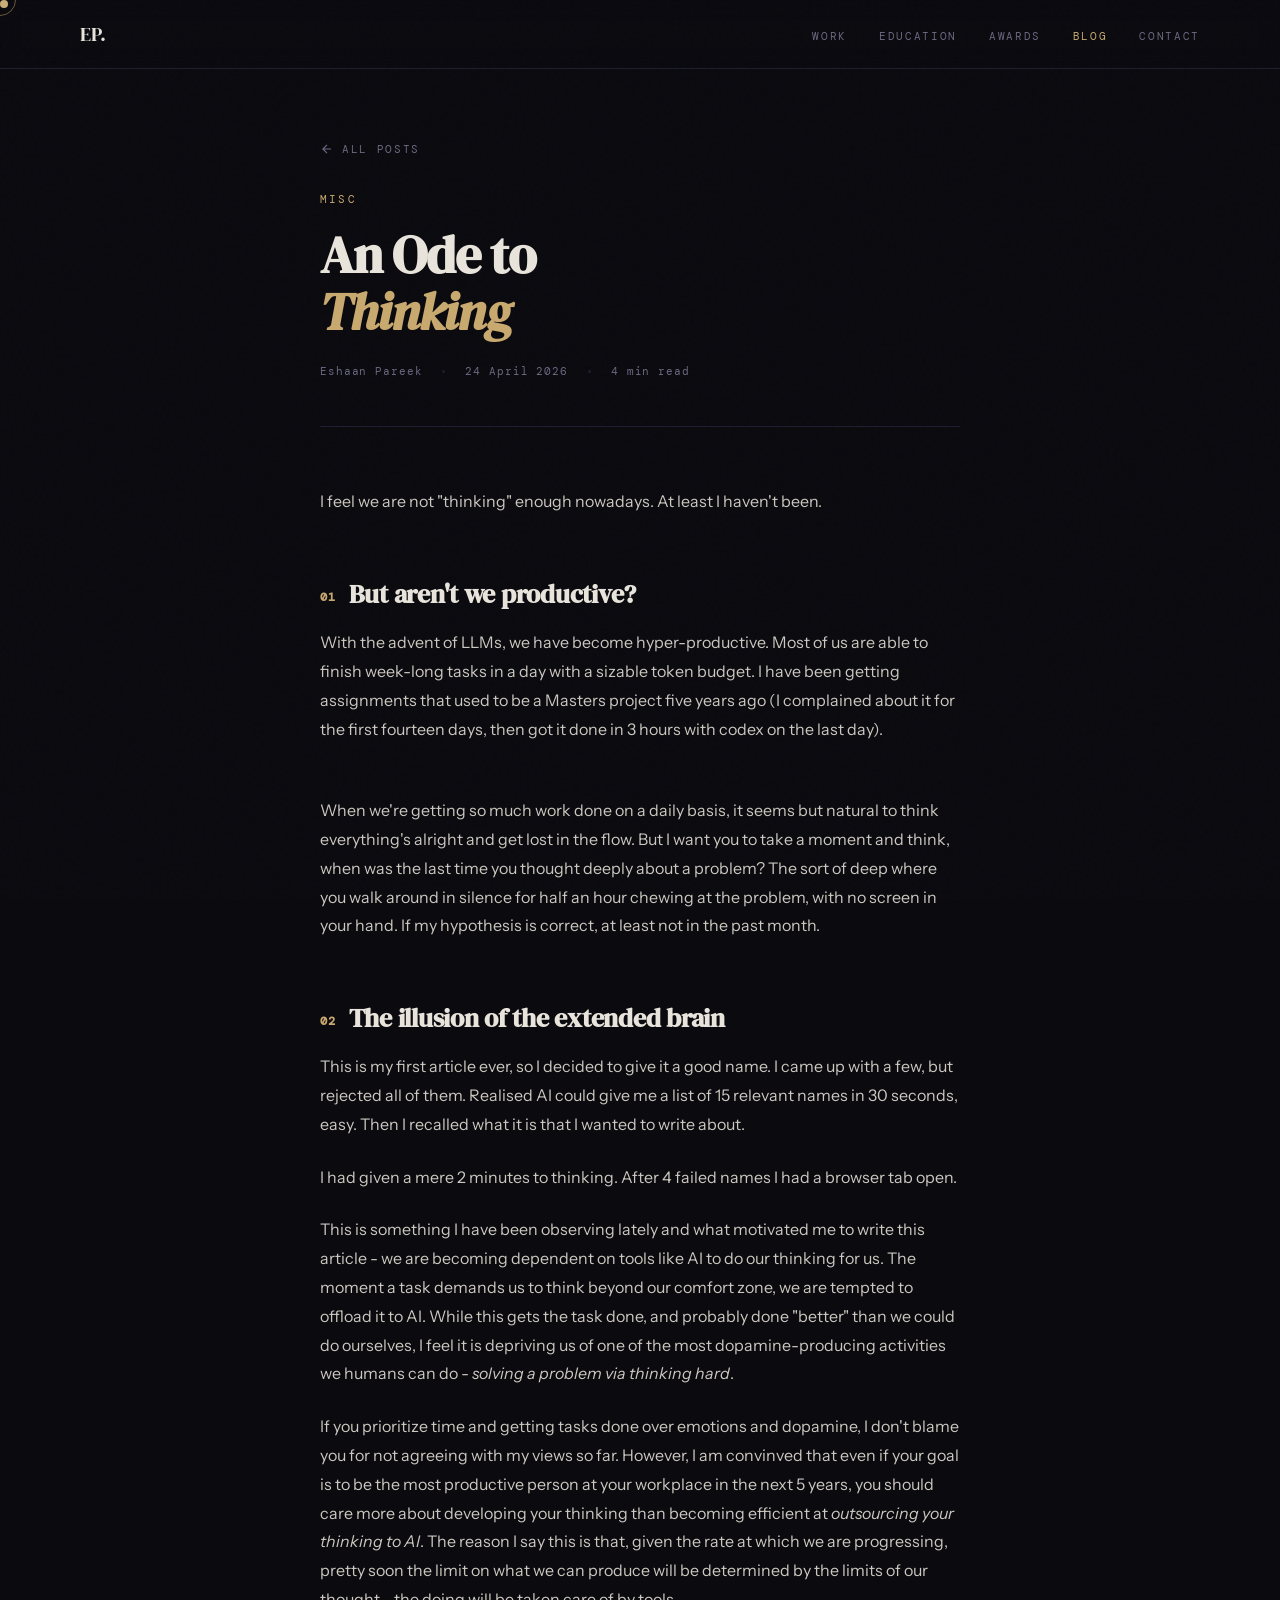
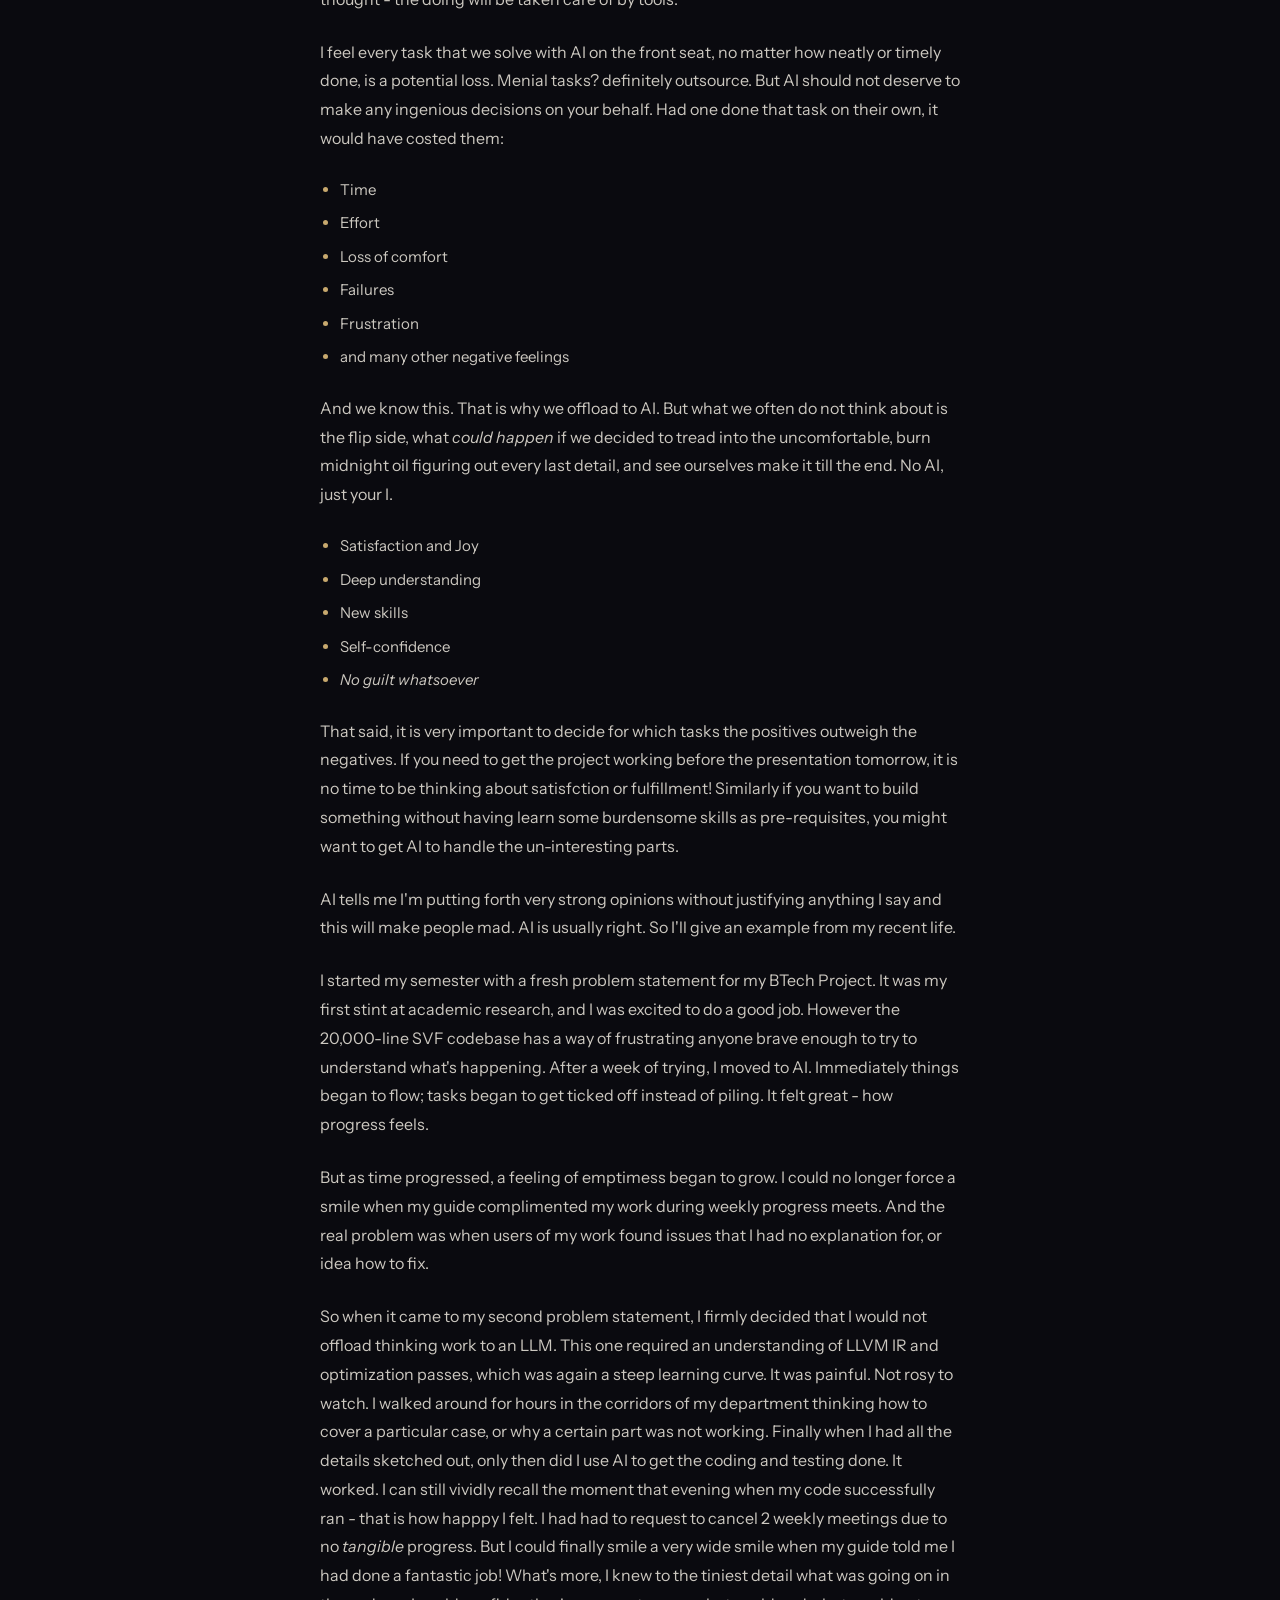
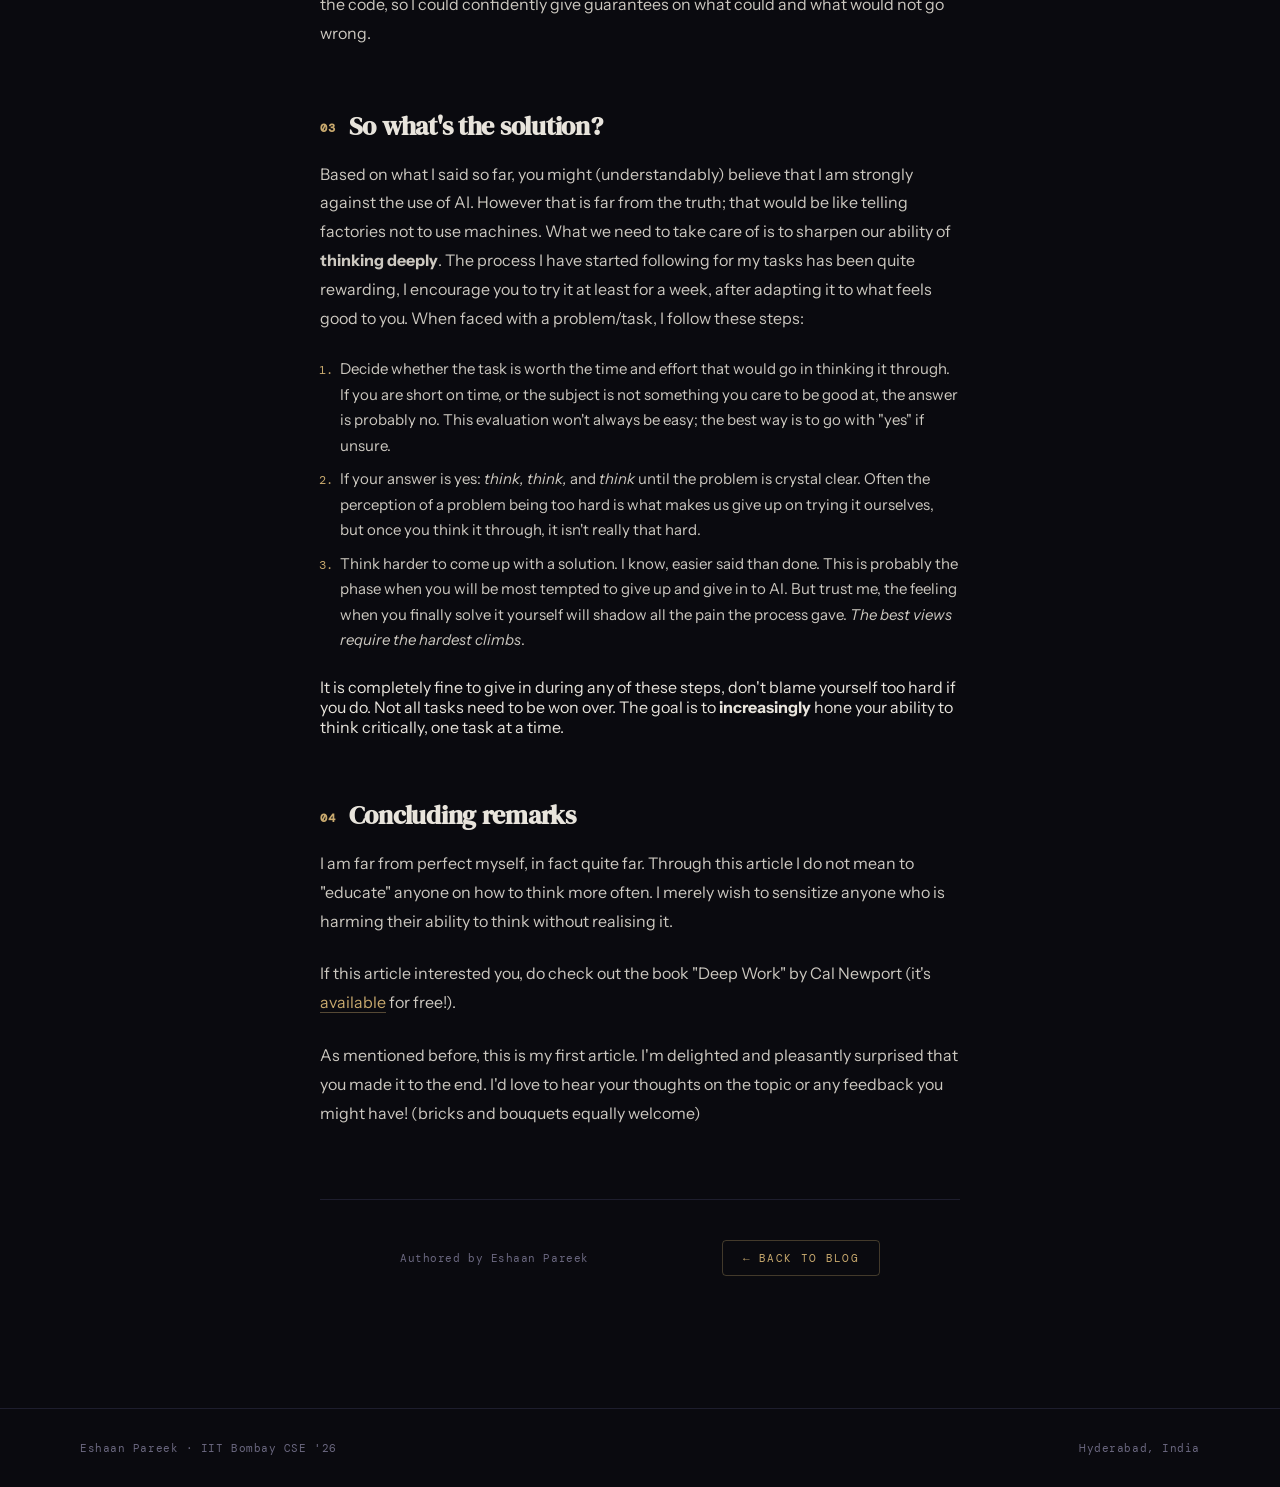
==== blog/posts/thinking.html @ fa55f6e1 "Added first blog post!" ====
<!DOCTYPE html>
<html lang="en">
<head>
<meta charset="UTF-8">
<meta name="viewport" content="width=device-width, initial-scale=1.0">
<!-- EDIT: Change this to your post title -->
<title>Thinking · Eshaan Pareek</title>
<link rel="stylesheet" href="../../shared.css">
<style>

  .page-wrap {
    max-width: 720px;
    margin: 0 auto;
    padding: 140px 40px 100px;
  }

  /* ── Post header ── */
  .post-header {
    margin-bottom: 60px;
    padding-bottom: 48px;
    border-bottom: 1px solid var(--border);
  }

  .back-link {
    display: inline-flex;
    align-items: center;
    gap: 8px;
    font-family: 'DM Mono', monospace;
    font-size: 11px;
    letter-spacing: 0.15em;
    text-transform: uppercase;
    color: var(--muted);
    text-decoration: none;
    margin-bottom: 36px;
    transition: color 0.2s;
    cursor: none;
    opacity: 0;
    animation: fadeUp 0.6s ease forwards 0.1s;
  }
  .back-link:hover { color: var(--accent); }
  .back-link svg { transition: transform 0.2s; }
  .back-link:hover svg { transform: translateX(-3px); }

  .post-tag {
    font-family: 'DM Mono', monospace;
    font-size: 11px;
    letter-spacing: 0.2em;
    color: var(--accent);
    text-transform: uppercase;
    margin-bottom: 20px;
    display: block;
    opacity: 0;
    animation: fadeUp 0.6s ease forwards 0.2s;
  }

  .post-header h1 {
    font-family: 'DM Serif Display', serif;
    font-size: clamp(30px, 5vw, 52px);
    line-height: 1.1;
    letter-spacing: -0.02em;
    margin-bottom: 24px;
    opacity: 0;
    animation: fadeUp 0.6s ease forwards 0.35s;
  }
  .post-header h1 em { font-style: italic; color: var(--accent); }

  .post-byline {
    display: flex;
    align-items: center;
    gap: 20px;
    font-family: 'DM Mono', monospace;
    font-size: 11px;
    color: var(--muted);
    letter-spacing: 0.08em;
    opacity: 0;
    animation: fadeUp 0.6s ease forwards 0.5s;
  }
  .byline-dot {
    width: 3px; height: 3px;
    background: var(--border);
    border-radius: 50%;
  }

  /* ── Body typography ── */
  .post-body {
    opacity: 0;
    animation: fadeUp 0.7s ease forwards 0.6s;
  }

  .post-body p {
    font-size: 16px;
    line-height: 1.8;
    color: #ccc8c0;
    margin-bottom: 24px;
  }

  .post-body h2 {
    font-family: 'DM Serif Display', serif;
    font-size: 26px;
    letter-spacing: -0.01em;
    color: var(--text);
    margin: 52px 0 16px;
    padding-top: 8px;
  }
  .post-body h2::before {
    content: attr(data-num) ' ';
    font-family: 'DM Mono', monospace;
    font-size: 12px;
    color: var(--accent);
    letter-spacing: 0.1em;
    vertical-align: middle;
    margin-right: 4px;
  }

  .post-body h3 {
    font-size: 17px;
    font-weight: 600;
    color: var(--text);
    margin: 36px 0 12px;
  }

  .post-body strong { color: var(--text); font-weight: 600; }

  .post-body a {
    color: var(--accent);
    text-decoration: none;
    border-bottom: 1px solid rgba(200,169,110,0.4);
    transition: border-color 0.2s;
    cursor: none;
  }
  .post-body a:hover { border-color: var(--accent); }

  /* Code blocks */
  .post-body pre {
    background: var(--surface);
    border: 1px solid var(--border);
    border-radius: 8px;
    padding: 24px 28px;
    overflow-x: auto;
    margin: 28px 0;
    position: relative;
  }
  .post-body pre::before {
    content: attr(data-lang);
    position: absolute;
    top: 10px; right: 14px;
    font-family: 'DM Mono', monospace;
    font-size: 10px;
    letter-spacing: 0.12em;
    text-transform: uppercase;
    color: var(--muted);
  }
  .post-body code {
    font-family: 'DM Mono', monospace;
    font-size: 13px;
    color: var(--accent2);
    line-height: 1.7;
  }
  .post-body p code {
    background: rgba(126,184,201,0.08);
    border: 1px solid rgba(126,184,201,0.15);
    padding: 2px 7px;
    border-radius: 4px;
    font-size: 13px;
  }

  /* Blockquote */
  .post-body blockquote {
    border-left: 3px solid var(--accent);
    margin: 28px 0;
    padding: 16px 0 16px 28px;
  }
  .post-body blockquote p {
    color: var(--text);
    font-family: 'DM Serif Display', serif;
    font-size: 19px;
    font-style: italic;
    line-height: 1.6;
    margin: 0;
  }

  /* Callout box */
  .callout {
    background: rgba(200,169,110,0.06);
    border: 1px solid rgba(200,169,110,0.2);
    border-radius: 8px;
    padding: 20px 24px;
    margin: 28px 0;
    font-size: 14px;
    color: var(--text);
    line-height: 1.6;
  }
  .callout-label {
    font-family: 'DM Mono', monospace;
    font-size: 10px;
    letter-spacing: 0.2em;
    text-transform: uppercase;
    color: var(--accent);
    margin-bottom: 8px;
  }

  /* Horizontal rule */
  .post-body hr {
    border: none;
    border-top: 1px solid var(--border);
    margin: 48px 0;
  }

  /* Lists */
  .post-body ul, .post-body ol {
    padding-left: 20px;
    margin-bottom: 24px;
  }
  .post-body li {
    font-size: 15px;
    color: #ccc8c0;
    line-height: 1.7;
    margin-bottom: 8px;
  }
  .post-body ul li::marker { color: var(--accent); }
  .post-body ol li::marker {
    font-family: 'DM Mono', monospace;
    font-size: 12px;
    color: var(--accent);
  }

  /* ── Post footer ── */
  .post-footer {
    margin-top: 72px;
    padding-top: 40px;
    border-top: 1px solid var(--border);
    display: flex;
    justify-content: space-between;
    align-items: center;
    gap: 20px;
  }
  .post-footer-left {
    font-family: 'DM Mono', monospace;
    font-size: 11px;
    color: var(--muted);
    line-height: 1.6;
  }
  .back-to-blog {
    font-family: 'DM Mono', monospace;
    font-size: 11px;
    letter-spacing: 0.12em;
    text-transform: uppercase;
    color: var(--accent);
    text-decoration: none;
    border: 1px solid rgba(200,169,110,0.3);
    padding: 10px 20px;
    border-radius: 4px;
    transition: all 0.2s;
    cursor: none;
    white-space: nowrap;
  }
  .back-to-blog:hover {
    background: rgba(200,169,110,0.08);
    border-color: var(--accent);
  }

  @keyframes fadeUp {
    from { opacity: 0; transform: translateY(18px); }
    to   { opacity: 1; transform: translateY(0); }
  }

  @media (max-width: 640px) {
    .page-wrap { padding: 120px 20px 80px; }
    .post-footer { flex-direction: column; align-items: flex-start; }
  }
</style>
</head>
<body>

<div class="cursor" id="cursor"></div>
<div class="cursor-ring" id="cursorRing"></div>

<nav>
  <a href="../../index.html" class="nav-logo">EP.</a>
  <ul class="nav-links">
    <li><a href="../../index.html#experience">Work</a></li>
    <li><a href="../../index.html#education">Education</a></li>
    <li><a href="../../index.html#awards">Awards</a></li>
    <li><a href="../index.html" class="active">Blog</a></li>
    <li><a href="../../index.html#contact">Contact</a></li>
  </ul>
</nav>

<div class="page-wrap">

  <article>
    <header class="post-header">
      <a href="../index.html" class="back-link">
        <svg width="14" height="14" viewBox="0 0 24 24" fill="none" stroke="currentColor" stroke-width="2"><path d="M19 12H5M12 5l-7 7 7 7"/></svg>
        All posts
      </a>

      <!-- EDIT: Change the tag -->
      <span class="post-tag">Misc</span>

      <!-- EDIT: Change the title. Wrap any word in <em> for italic gold styling -->
      <h1>An Ode to<br><em>Thinking</em></h1>

      <!-- EDIT: Change date and read time -->
      <div class="post-byline">
        <span>Eshaan Pareek</span>
        <span class="byline-dot"></span>
        <span>24 April 2026</span>
        <span class="byline-dot"></span>
        <span>4 min read</span>
      </div>
    </header>

    <!-- ═══════════════════════════════════════════
         EDIT: Your post content goes below here.
         Available elements:
           <p>         — paragraph
           <h2>        — section heading (add data-num="01" etc.)
           <h3>        — sub-heading
           <blockquote>— pull quote
           <pre data-lang="c">  <code> — code block
           <p><code>   — inline code
           <ul>/<ol>   — lists
           <hr>        — horizontal divider
           <div class="callout"> — callout box
    ═══════════════════════════════════════════ -->
    <div class="post-body">

      <p>
        I feel we are not "thinking" enough nowadays. At least I haven't been.
      </p>

      <h2 data-num="01">But aren't we productive?</h2>

      <p>
        With the advent of LLMs, we have become hyper-productive. Most of us are able to finish week-long tasks
        in a day with a sizable token budget. I have been getting assignments that used to be a Masters project
        five years ago (I complained about it for the first fourteen days, then got it done in 3 hours with codex
        on the last day).
        <br><br>
      </p>

      <p>
        When we're getting so much work done on a daily basis, it seems but natural to think everything's alright
        and get lost in the flow. But I want you to take a moment and think, when was the last time you thought deeply
        about a problem? The sort of deep where you walk around in silence for half an hour chewing at the problem, 
        with no screen in your hand. If my hypothesis is correct, at least not in the past month.
      </p>

      <h2 data-num="02">The illusion of the extended brain</h2>

      <p>
        This is my first article ever, so I decided to give it a good name. I came up with a few, but rejected all of them.
        Realised AI could give me a list of 15 relevant names in 30 seconds, easy. Then I recalled
        what it is that I wanted to write about.
      </p>

      <p>
        I had given a mere 2 minutes to thinking. After 4 failed names I had a browser tab open.
      </p>

      <p>
        This is something I have been observing lately and what motivated me to write this article - we are becoming dependent on tools
        like AI to do our thinking for us. The moment a task demands us to think beyond our comfort zone, we are tempted to offload it
        to AI. While this gets the task done, and probably done "better" than we could do ourselves, I feel it is depriving us of one of the 
        most dopamine-producing activities we humans can do - <i>solving a problem via thinking hard</i>.
      </p>

      <p>
        If you prioritize time and getting tasks done over emotions and dopamine, I don't blame you for not agreeing with my views so far.
        However, I am convinved that even if your goal is to be the most productive person at your workplace in the next 5 years, you should
        care more about developing your thinking than becoming efficient at <i>outsourcing your thinking to AI</i>. The reason I say this is
        that, given the rate at which we are progressing, pretty soon the limit on what we can produce will be determined by the limits of
        our thought - the doing will be taken care of by tools.
      </p>

      <p>
        I feel every task that we solve with AI on the front seat, no matter how neatly or timely done, is a potential loss. Menial tasks?
        definitely outsource. But AI should not deserve to make any ingenious decisions on your behalf. Had one done that task on their own,
        it would have costed them:
      </p>
        <ul>
          <li>Time</li>
          <li>Effort</li>
          <li>Loss of comfort</li>
          <li>Failures</li>
          <li>Frustration</li>
          <li>and many other negative feelings</li>
        </ul>
      <p>
        And we know this. That is why we offload to AI. But what we often do not think about is the flip side, what <i>could happen</i> if we
        decided to tread into the uncomfortable, burn midnight oil figuring out every last detail, and see ourselves make it till the end.
        No AI, just your I.
      </p>
        <ul>
          <li>Satisfaction and Joy</li>
          <li>Deep understanding</li>
          <li>New skills</li>
          <li>Self-confidence</li>
          <li><i>No guilt whatsoever</i></li>
        </ul>
      
      <p>
        That said, it is very important to decide for which tasks the positives outweigh the negatives. If you need to get the project working
        before the presentation tomorrow, it is no time to be thinking about satisfction or fulfillment! Similarly if you want to build something
        without having learn some burdensome skills as pre-requisites, you might want to get AI to handle the un-interesting parts.
      </p>

      <p>
        AI tells me I'm putting forth very strong opinions without justifying anything I say and this will make people mad. AI is usually right.
        So I'll give an example from my recent life.
      </p>
      
      <p>
        I started my semester with a fresh problem statement for my BTech Project. It was my first
        stint at academic research, and I was excited to do a good job. However the 20,000-line SVF codebase has a way of frustrating anyone
        brave enough to try to understand what's happening. After a week of trying, I moved to AI. Immediately things began to flow; tasks began
        to get ticked off instead of piling. It felt great - how progress feels.
      </p>

      <p>
        But as time progressed, a feeling of emptimess began to grow. I could no longer force a smile when my guide complimented my work during
        weekly progress meets. And the real problem was when users of my work found issues that I had no explanation for, or idea how to fix.
      </p>

      <p>
        So when it came to my second problem statement, I firmly decided that I would not offload thinking work to an LLM. This one required
        an understanding of LLVM IR and optimization passes, which was again a steep learning curve. It was painful. Not rosy to watch. I walked
        around for hours in the corridors of my department thinking how to cover a particular case, or why a certain part was not working. Finally
        when I had all the details sketched out, only then did I use AI to get the coding and testing done. It worked. I can still vividly recall
        the moment that evening when my code successfully ran - that is how happpy I felt. I had had to request to cancel 2 weekly meetings due to
        no <i>tangible</i> progress. But I could finally smile a very wide smile when my guide told me I had done a fantastic job! What's more, I
        knew to the tiniest detail what was going on in the code, so I could confidently give guarantees on what could and what would not go wrong.
      </p>

      <h2 data-num="03">So what's the solution?</h2>

      <p>
        Based on what I said so far, you might (understandably) believe that I am strongly against the use of AI. However that is far from the truth;
        that would be like telling factories not to use machines. What we need to take care of is to sharpen our ability of <b>thinking deeply</b>.
        The process I have started following for my tasks has been quite rewarding, I encourage you to try it at least for a week, after adapting it
        to what feels good to you. When faced with a problem/task, I follow these steps:
        <ol>
          <li>Decide whether the task is worth the time and effort that would go in thinking it through. If you are short on time, or the subject is
            not something you care to be good at, the answer is probably no. This evaluation won't always be easy; the best way is to go with "yes"
            if unsure.
          </li>
          <li>If your answer is yes: <i>think, think,</i> and <i>think</i> until the problem is crystal clear. Often the perception of a problem being too hard
            is what makes us give up on trying it ourselves, but once you think it through, it isn't really that hard.</li>
          <li>Think harder to come up with a solution. I know, easier said than done. This is probably the phase when you will be most tempted to give
            up and give in to AI. But trust me, the feeling when you finally solve it yourself will shadow all the pain the process gave. <i>The
            best views require the hardest climbs</i>.
          </li>
        </ol>
        It is completely fine to give in during any of these steps, don't blame yourself too hard if you do. Not all tasks need to be won over. The goal is to
        <b>increasingly</b> hone your ability to think critically, one task at a time.
      </p>

      <h2 data-num="04">Concluding remarks</h2>
      
      <p>
        I am far from perfect myself, in fact quite far. Through this article I do not mean to "educate" anyone on how to think more often. I merely wish
        to sensitize anyone who is harming their ability to think without realising it.
      </p>

      <p>
        If this article interested you, do check out the book "Deep Work" by Cal Newport
        (it's <a href="https://cpcglobal.org/publications/Deep%20Work.pdf">available</a> for free!).
      </p>

      <p>
        As mentioned before, this is my first article. I'm delighted and pleasantly surprised that you made it to the end. I'd love to hear your thoughts
        on the topic or any feedback you might have! (bricks and bouquets equally welcome)
      </p>
      

    </div>
    <!-- ═══ END POST CONTENT ═══ -->

    <footer class="post-footer">
      <div class="post-footer-left">
        Authored by Eshaan Pareek<br>
        <!-- IIT Bombay · PLATO Lab -->
      </div>
      <a href="../index.html" class="back-to-blog">← Back to Blog</a>
    </footer>
  </article>

</div>

<footer>
  <span>Eshaan Pareek · IIT Bombay CSE '26</span>
  <span>Hyderabad, India</span>
</footer>

<script>
  const cursor = document.getElementById('cursor');
  const ring   = document.getElementById('cursorRing');
  let mx = 0, my = 0, rx = 0, ry = 0;
  document.addEventListener('mousemove', e => {
    mx = e.clientX; my = e.clientY;
    cursor.style.left = mx - 4 + 'px';
    cursor.style.top  = my - 4 + 'px';
  });
  (function animateRing() {
    rx += (mx - rx) * 0.12;
    ry += (my - ry) * 0.12;
    ring.style.left = rx - 16 + 'px';
    ring.style.top  = ry - 16 + 'px';
    requestAnimationFrame(animateRing);
  })();
</script>
</body>
</html>
---- shared.css ----
/* ── shared.css ── imported by all pages ── */

@import url('https://fonts.googleapis.com/css2?family=DM+Serif+Display:ital@0;1&family=DM+Mono:wght@300;400;500&family=Instrument+Sans:wght@400;500;600&display=swap');

:root {
  --bg: #0a0a0f;
  --surface: #111118;
  --border: #1e1e2e;
  --accent: #c8a96e;
  --accent2: #7eb8c9;
  --text: #e8e4dc;
  --muted: #6b6880;
  --glow: rgba(200, 169, 110, 0.15);
}

* { margin: 0; padding: 0; box-sizing: border-box; }
html { scroll-behavior: smooth; }

body {
  background: var(--bg);
  color: var(--text);
  font-family: 'Instrument Sans', sans-serif;
  overflow-x: hidden;
  cursor: none;
}

/* Noise overlay */
body::before {
  content: '';
  position: fixed;
  inset: 0;
  background-image: url("data:image/svg+xml,%3Csvg viewBox='0 0 256 256' xmlns='http://www.w3.org/2000/svg'%3E%3Cfilter id='noise'%3E%3CfeTurbulence type='fractalNoise' baseFrequency='0.9' numOctaves='4' stitchTiles='stitch'/%3E%3C/filter%3E%3Crect width='100%25' height='100%25' filter='url(%23noise)' opacity='0.04'/%3E%3C/svg%3E");
  pointer-events: none;
  z-index: 1000;
  opacity: 0.4;
}

/* Custom cursor */
.cursor {
  width: 8px; height: 8px;
  background: var(--accent);
  border-radius: 50%;
  position: fixed;
  pointer-events: none;
  z-index: 9999;
  transition: transform 0.1s;
  mix-blend-mode: screen;
}
.cursor-ring {
  width: 32px; height: 32px;
  border: 1px solid var(--accent);
  border-radius: 50%;
  position: fixed;
  pointer-events: none;
  z-index: 9998;
  transition: all 0.15s ease;
  opacity: 0.5;
}

/* Nav */
nav {
  position: fixed;
  top: 0; left: 0; right: 0;
  padding: 20px 80px;
  display: flex;
  justify-content: space-between;
  align-items: center;
  z-index: 100;
  background: rgba(10,10,15,0.8);
  backdrop-filter: blur(12px);
  border-bottom: 1px solid var(--border);
}
.nav-logo {
  font-family: 'DM Serif Display', serif;
  font-size: 20px;
  color: var(--text);
  text-decoration: none;
  cursor: none;
}
.nav-links {
  display: flex;
  gap: 32px;
  list-style: none;
}
.nav-links a {
  font-family: 'DM Mono', monospace;
  font-size: 11px;
  letter-spacing: 0.15em;
  color: var(--muted);
  text-decoration: none;
  text-transform: uppercase;
  transition: color 0.2s;
  cursor: none;
}
.nav-links a:hover,
.nav-links a.active { color: var(--accent); }

/* Footer */
footer {
  padding: 32px 80px;
  display: flex;
  justify-content: space-between;
  align-items: center;
  font-family: 'DM Mono', monospace;
  font-size: 11px;
  color: var(--muted);
  letter-spacing: 0.05em;
  border-top: 1px solid var(--border);
}

/* Reveal animation */
.reveal {
  opacity: 0;
  transform: translateY(30px);
  transition: all 0.6s ease;
}
.reveal.visible {
  opacity: 1;
  transform: none;
}

/* Shared cursor script — call initCursor() after DOM load */

@media (max-width: 768px) {
  nav { padding: 16px 24px; }
  footer { padding: 24px; flex-direction: column; gap: 8px; }
}
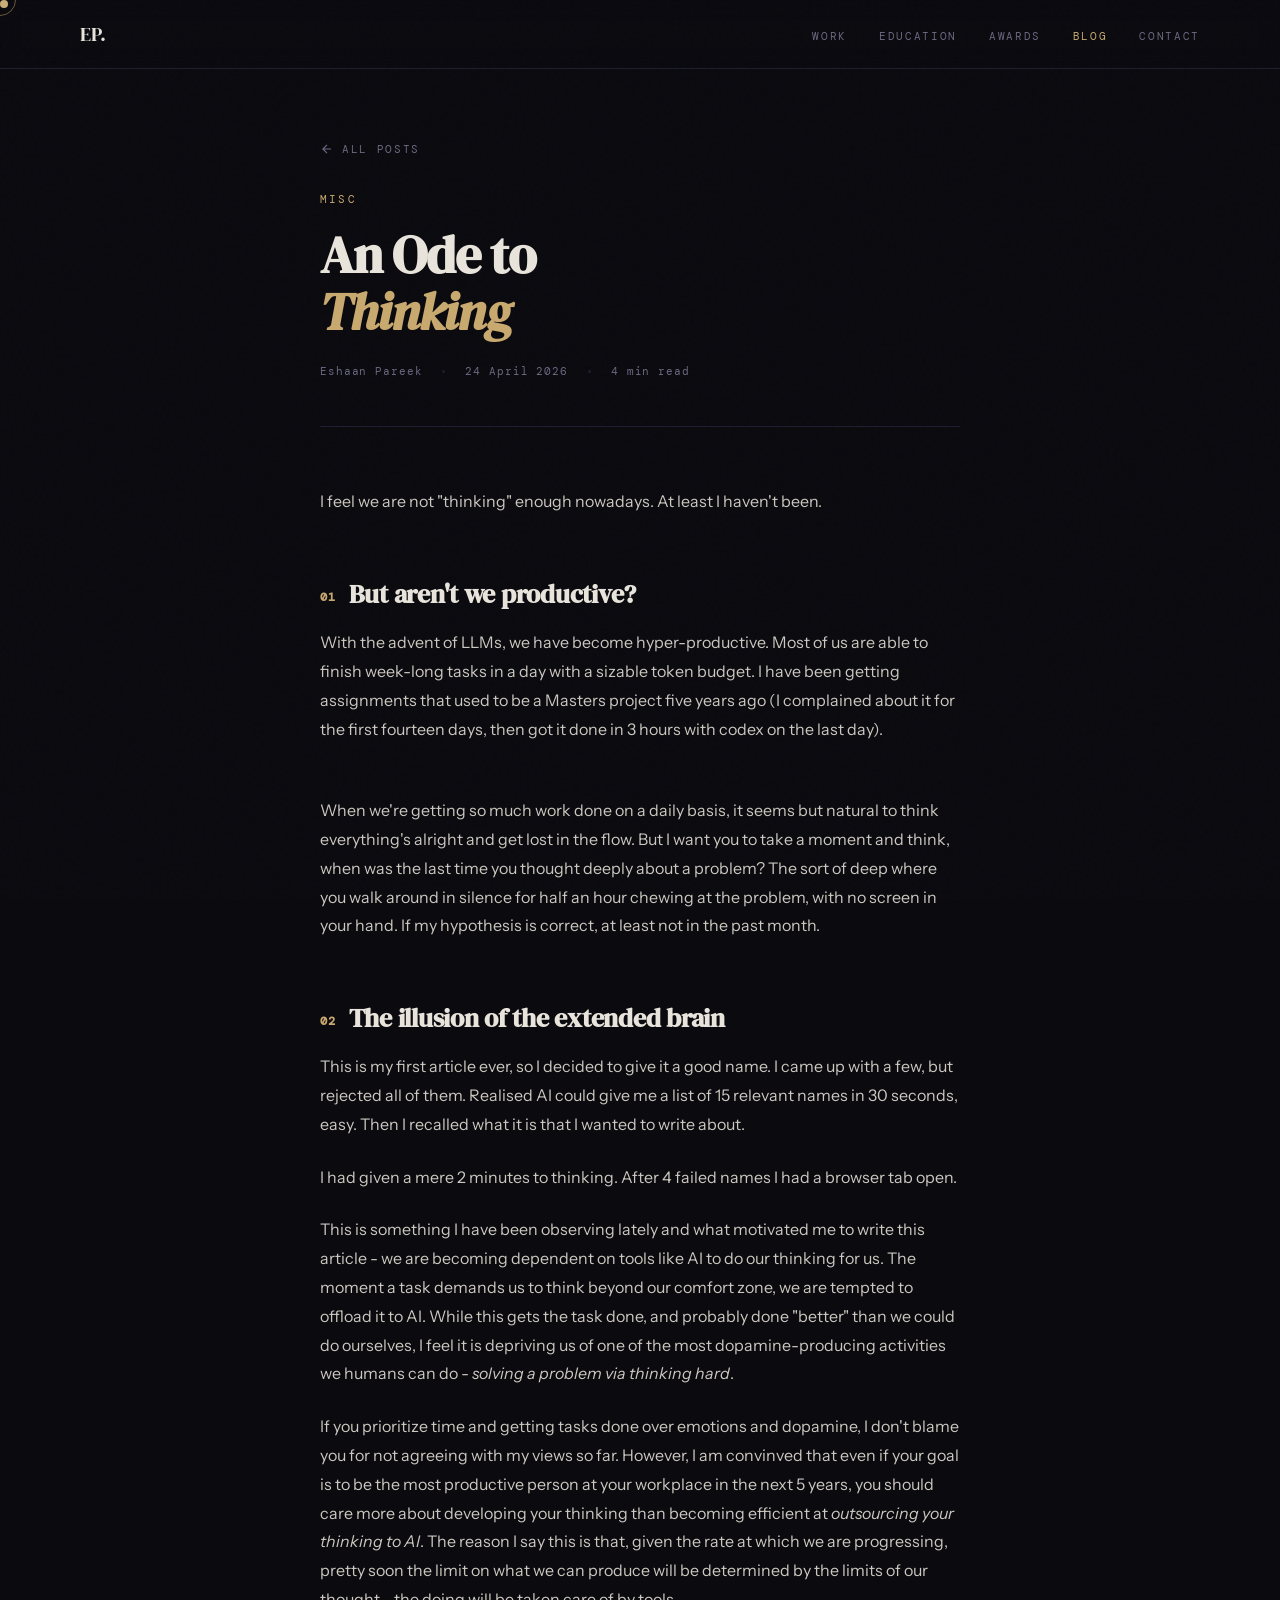
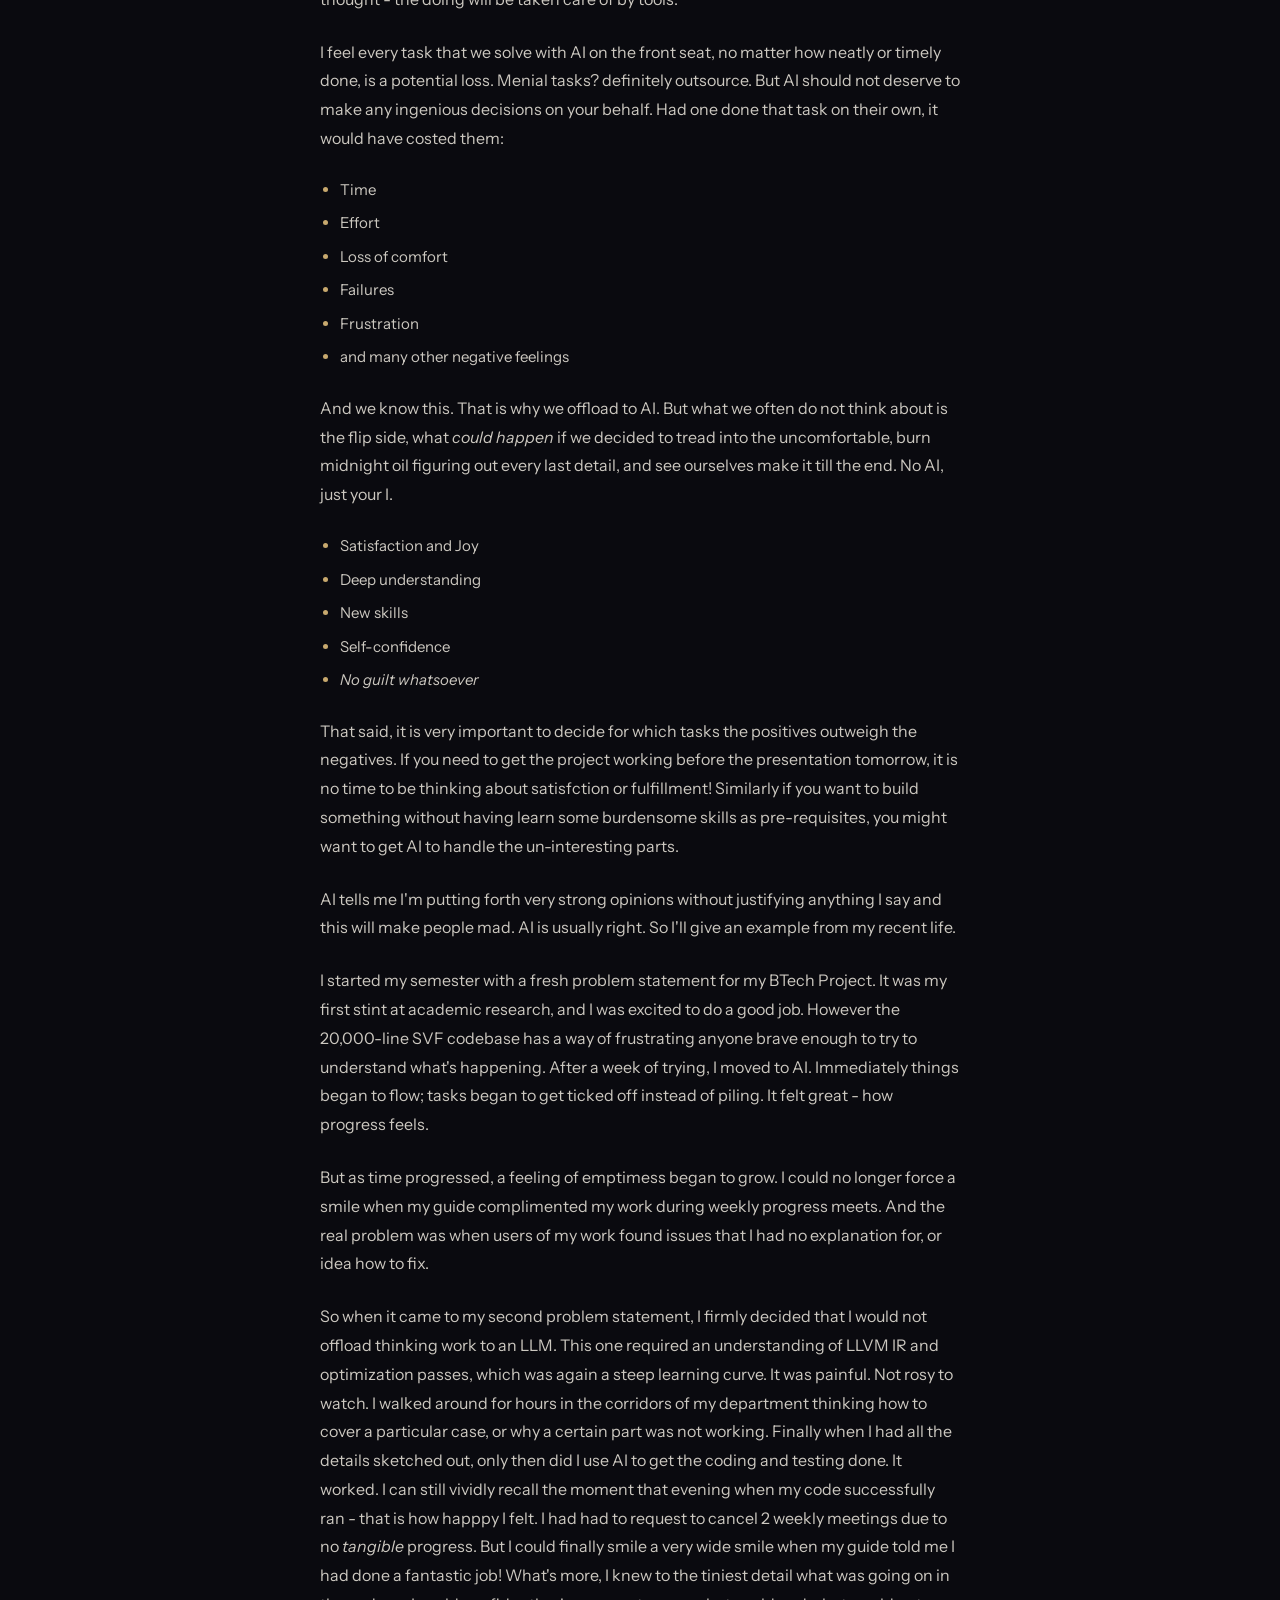
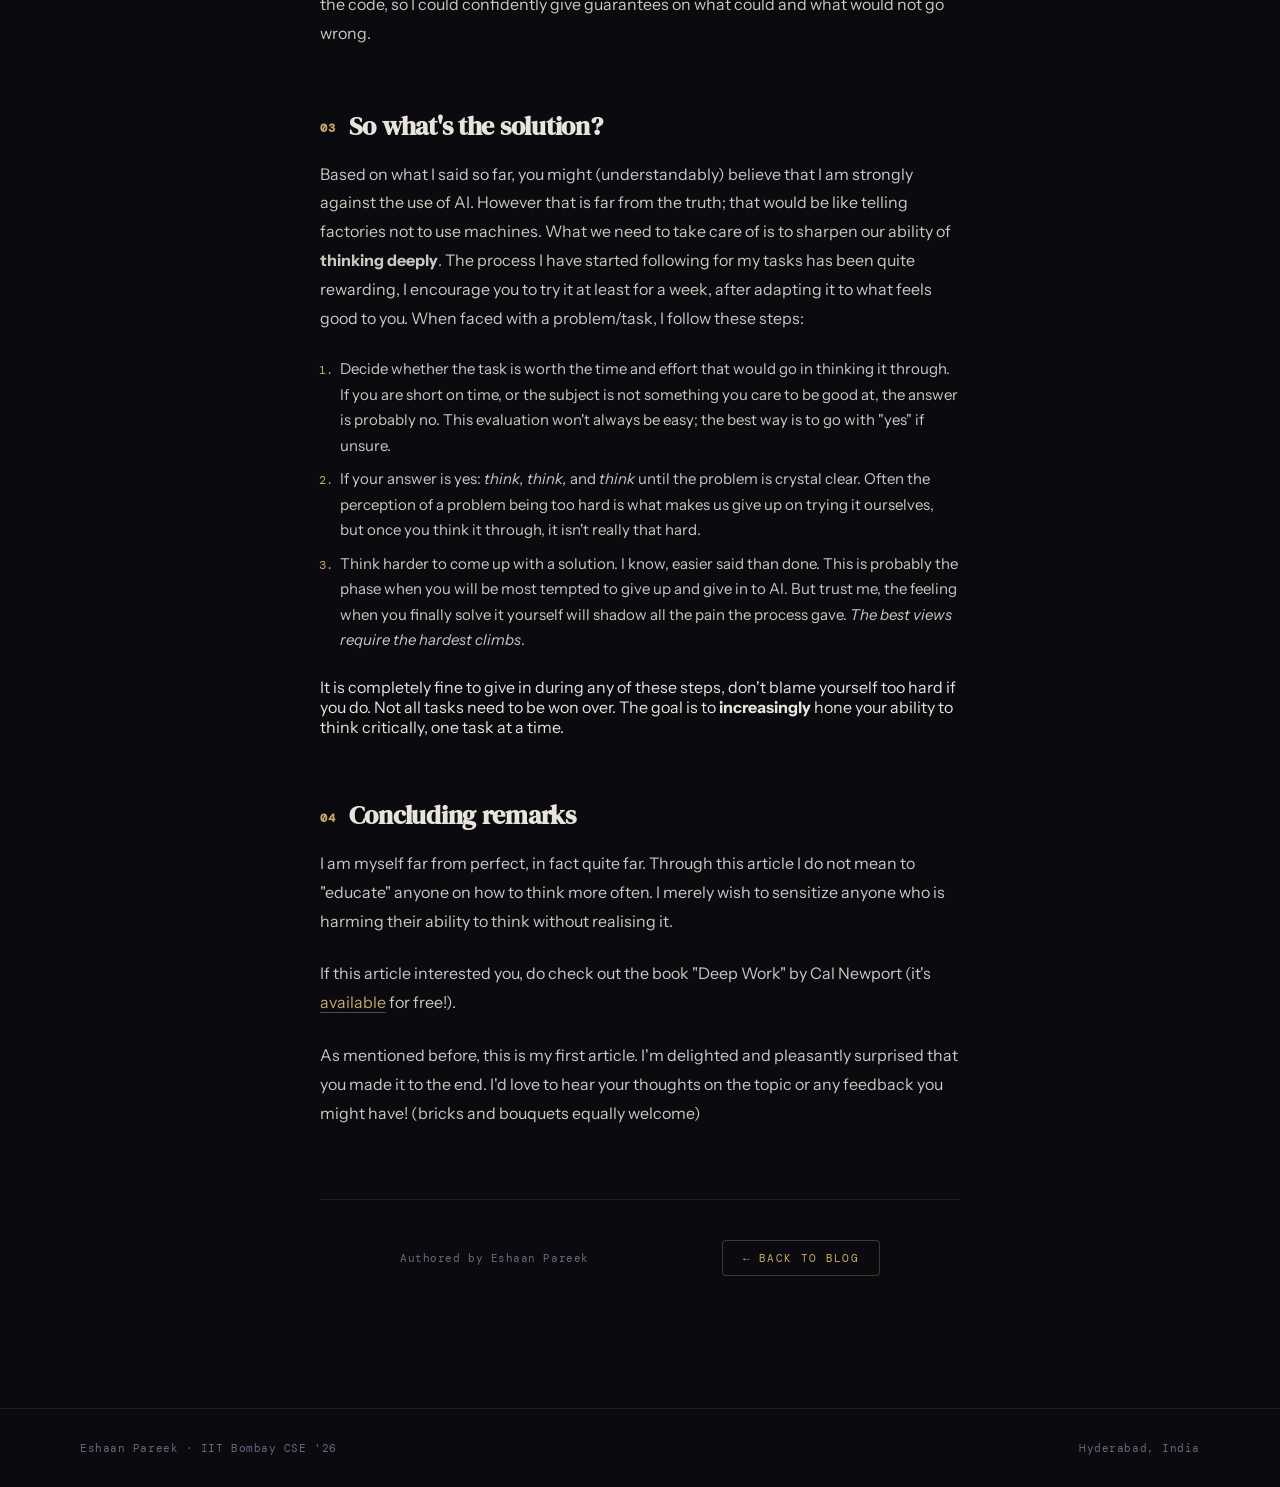
==== commit a957bae3: "Updated link in readme" ====
--- a/blog/posts/thinking.html
+++ b/blog/posts/thinking.html
@@ -459,7 +459,7 @@
       <h2 data-num="04">Concluding remarks</h2>
       
       <p>
-        I am far from perfect myself, in fact quite far. Through this article I do not mean to "educate" anyone on how to think more often. I merely wish
+        I am myself far from perfect, in fact quite far. Through this article I do not mean to "educate" anyone on how to think more often. I merely wish
         to sensitize anyone who is harming their ability to think without realising it.
       </p>
 
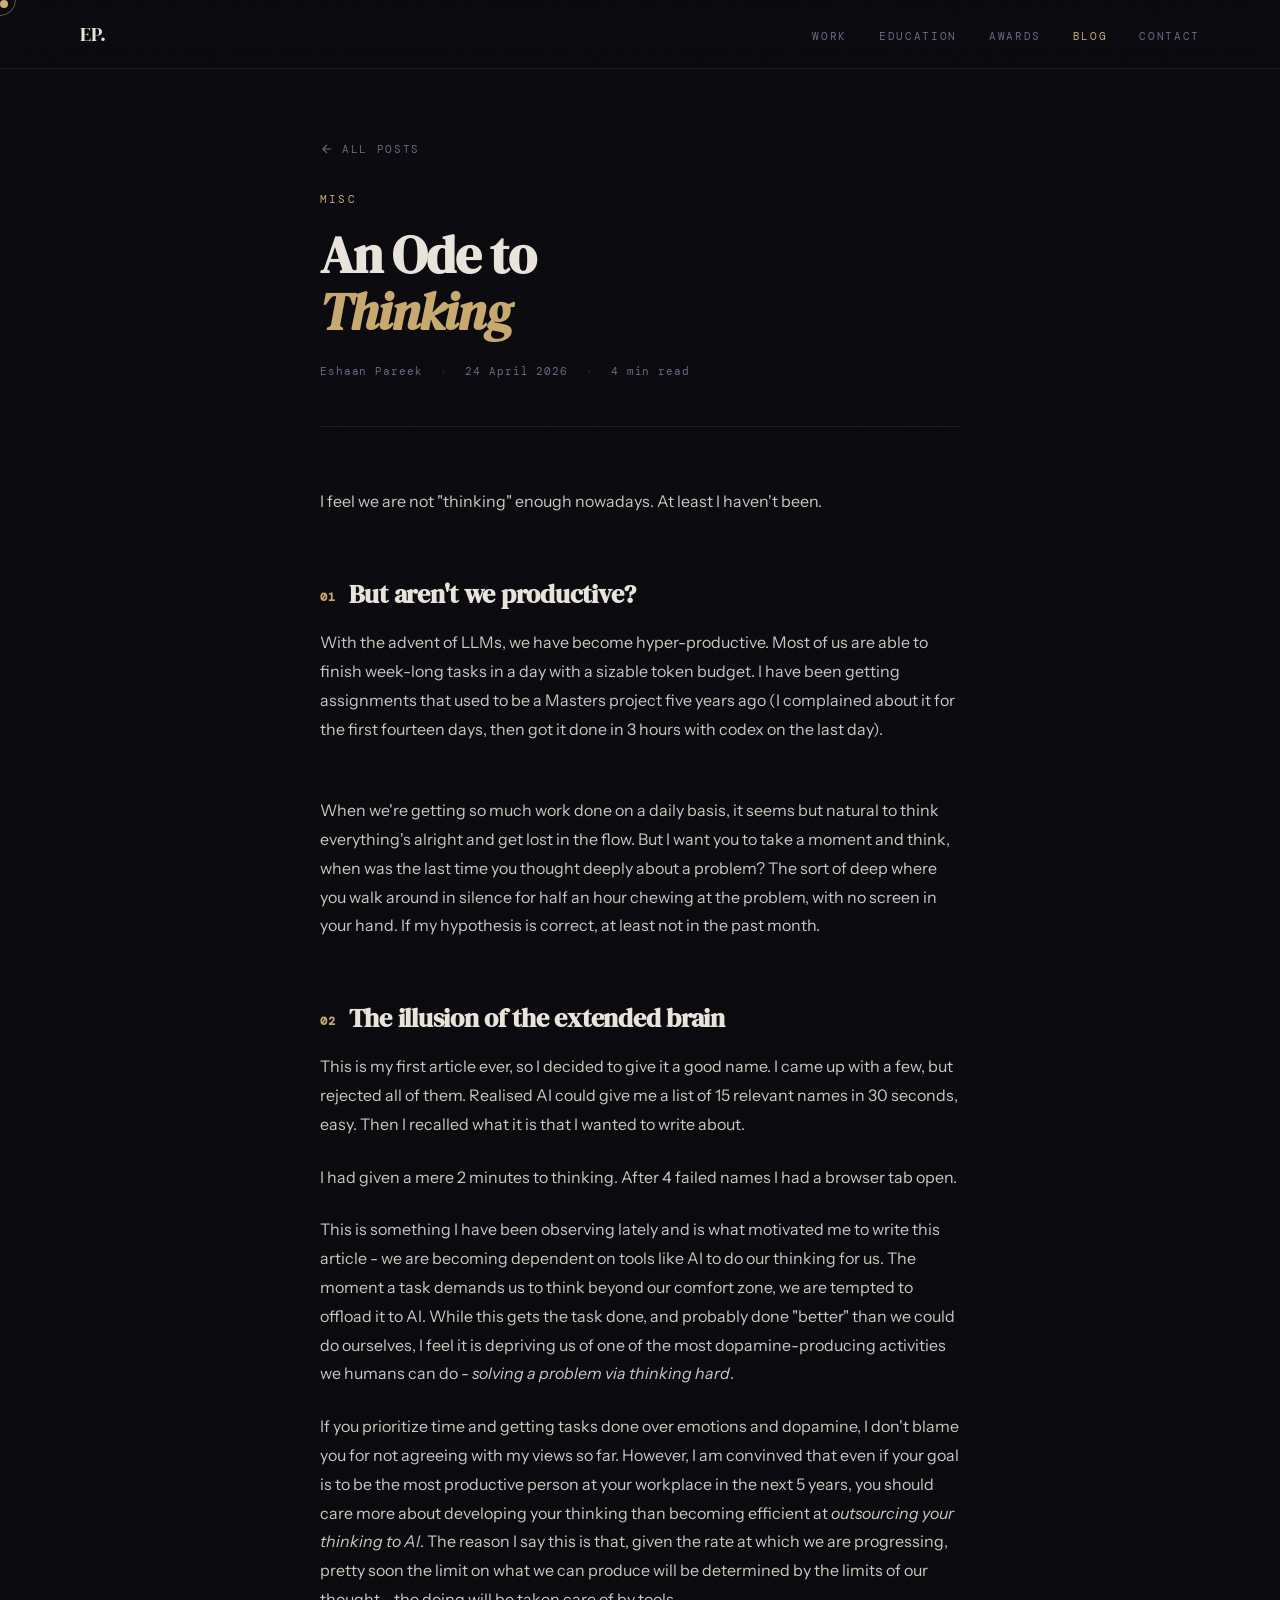
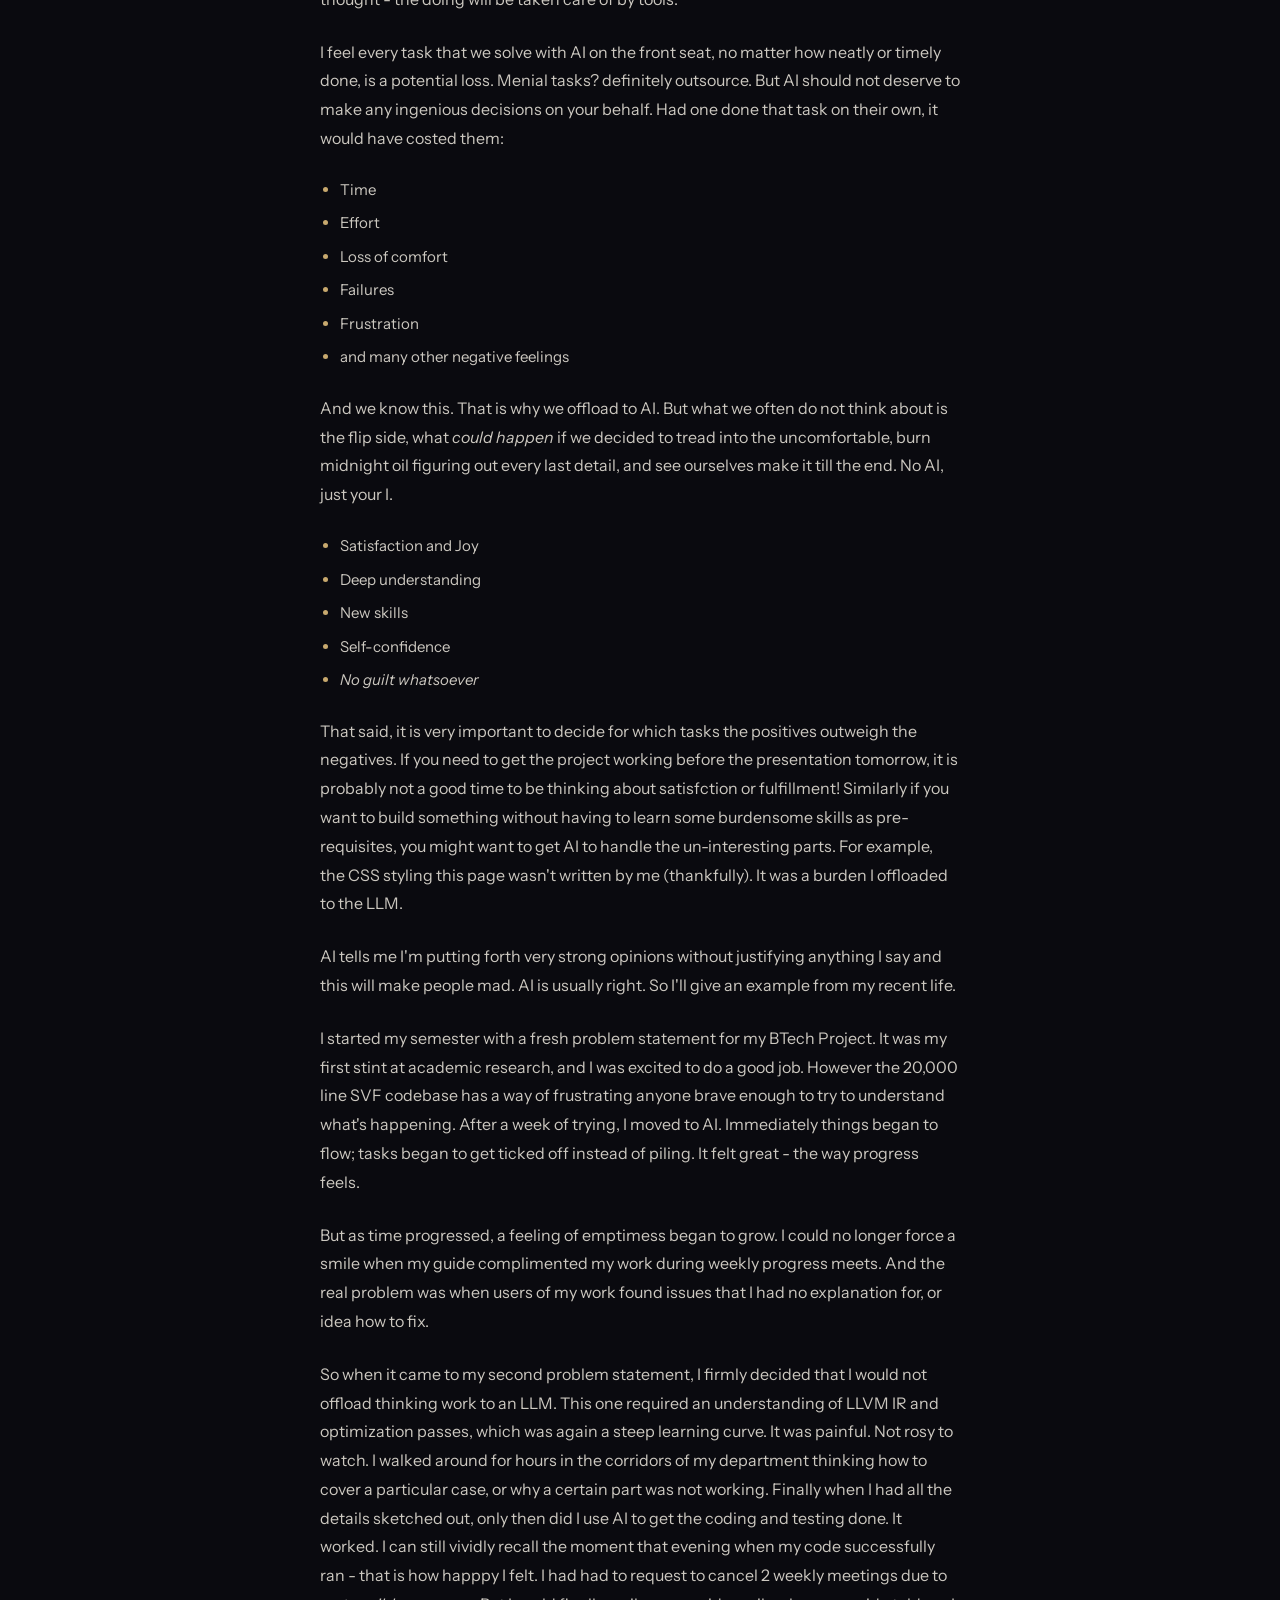
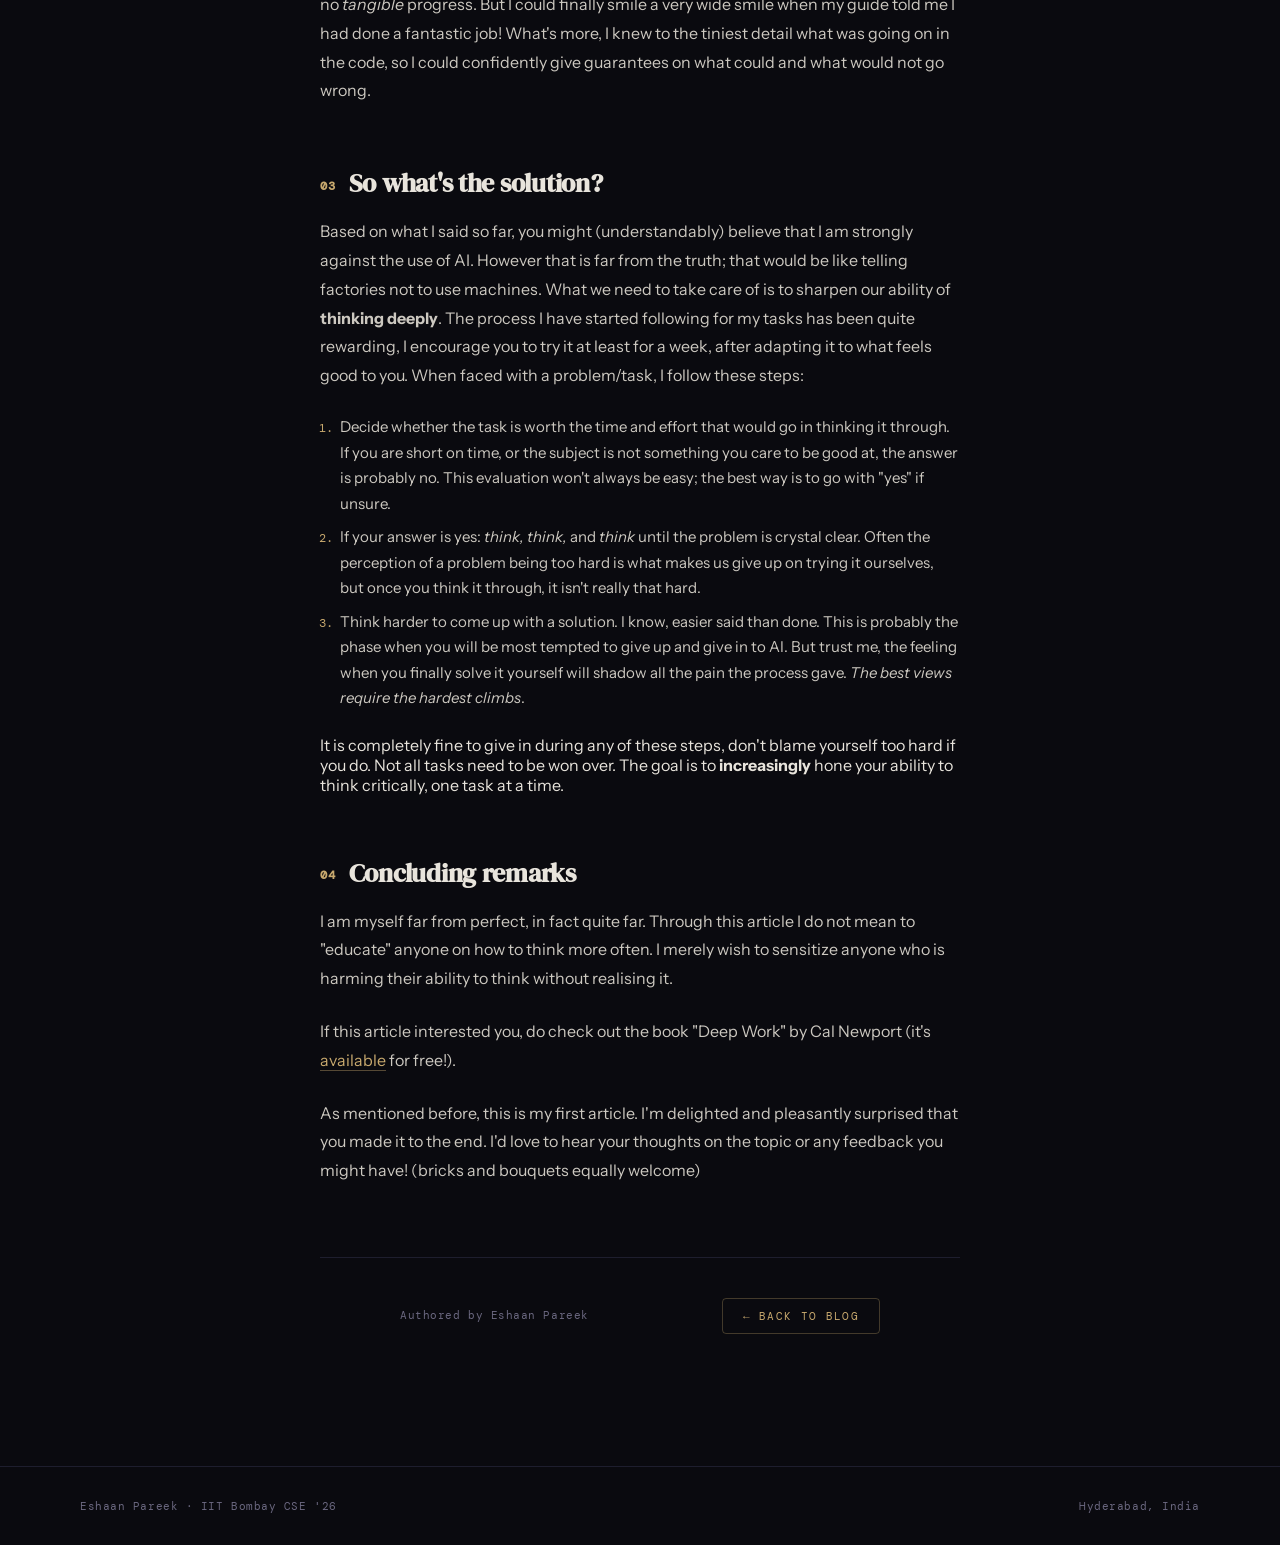
==== commit e02dcf0d: "Fixed some typos in blog" ====
--- a/blog/posts/thinking.html
+++ b/blog/posts/thinking.html
@@ -360,7 +360,7 @@
       </p>
 
       <p>
-        This is something I have been observing lately and what motivated me to write this article - we are becoming dependent on tools
+        This is something I have been observing lately and is what motivated me to write this article - we are becoming dependent on tools
         like AI to do our thinking for us. The moment a task demands us to think beyond our comfort zone, we are tempted to offload it
         to AI. While this gets the task done, and probably done "better" than we could do ourselves, I feel it is depriving us of one of the 
         most dopamine-producing activities we humans can do - <i>solving a problem via thinking hard</i>.
@@ -402,8 +402,9 @@
       
       <p>
         That said, it is very important to decide for which tasks the positives outweigh the negatives. If you need to get the project working
-        before the presentation tomorrow, it is no time to be thinking about satisfction or fulfillment! Similarly if you want to build something
-        without having learn some burdensome skills as pre-requisites, you might want to get AI to handle the un-interesting parts.
+        before the presentation tomorrow, it is probably not a good time to be thinking about satisfction or fulfillment! Similarly if you want
+        to build something without having to learn some burdensome skills as pre-requisites, you might want to get AI to handle the
+        un-interesting parts. For example, the CSS styling this page wasn't written by me (thankfully). It was a burden I offloaded to the LLM.
       </p>
 
       <p>
@@ -413,9 +414,9 @@
       
       <p>
         I started my semester with a fresh problem statement for my BTech Project. It was my first
-        stint at academic research, and I was excited to do a good job. However the 20,000-line SVF codebase has a way of frustrating anyone
+        stint at academic research, and I was excited to do a good job. However the 20,000 line SVF codebase has a way of frustrating anyone
         brave enough to try to understand what's happening. After a week of trying, I moved to AI. Immediately things began to flow; tasks began
-        to get ticked off instead of piling. It felt great - how progress feels.
+        to get ticked off instead of piling. It felt great - the way progress feels.
       </p>
 
       <p>
